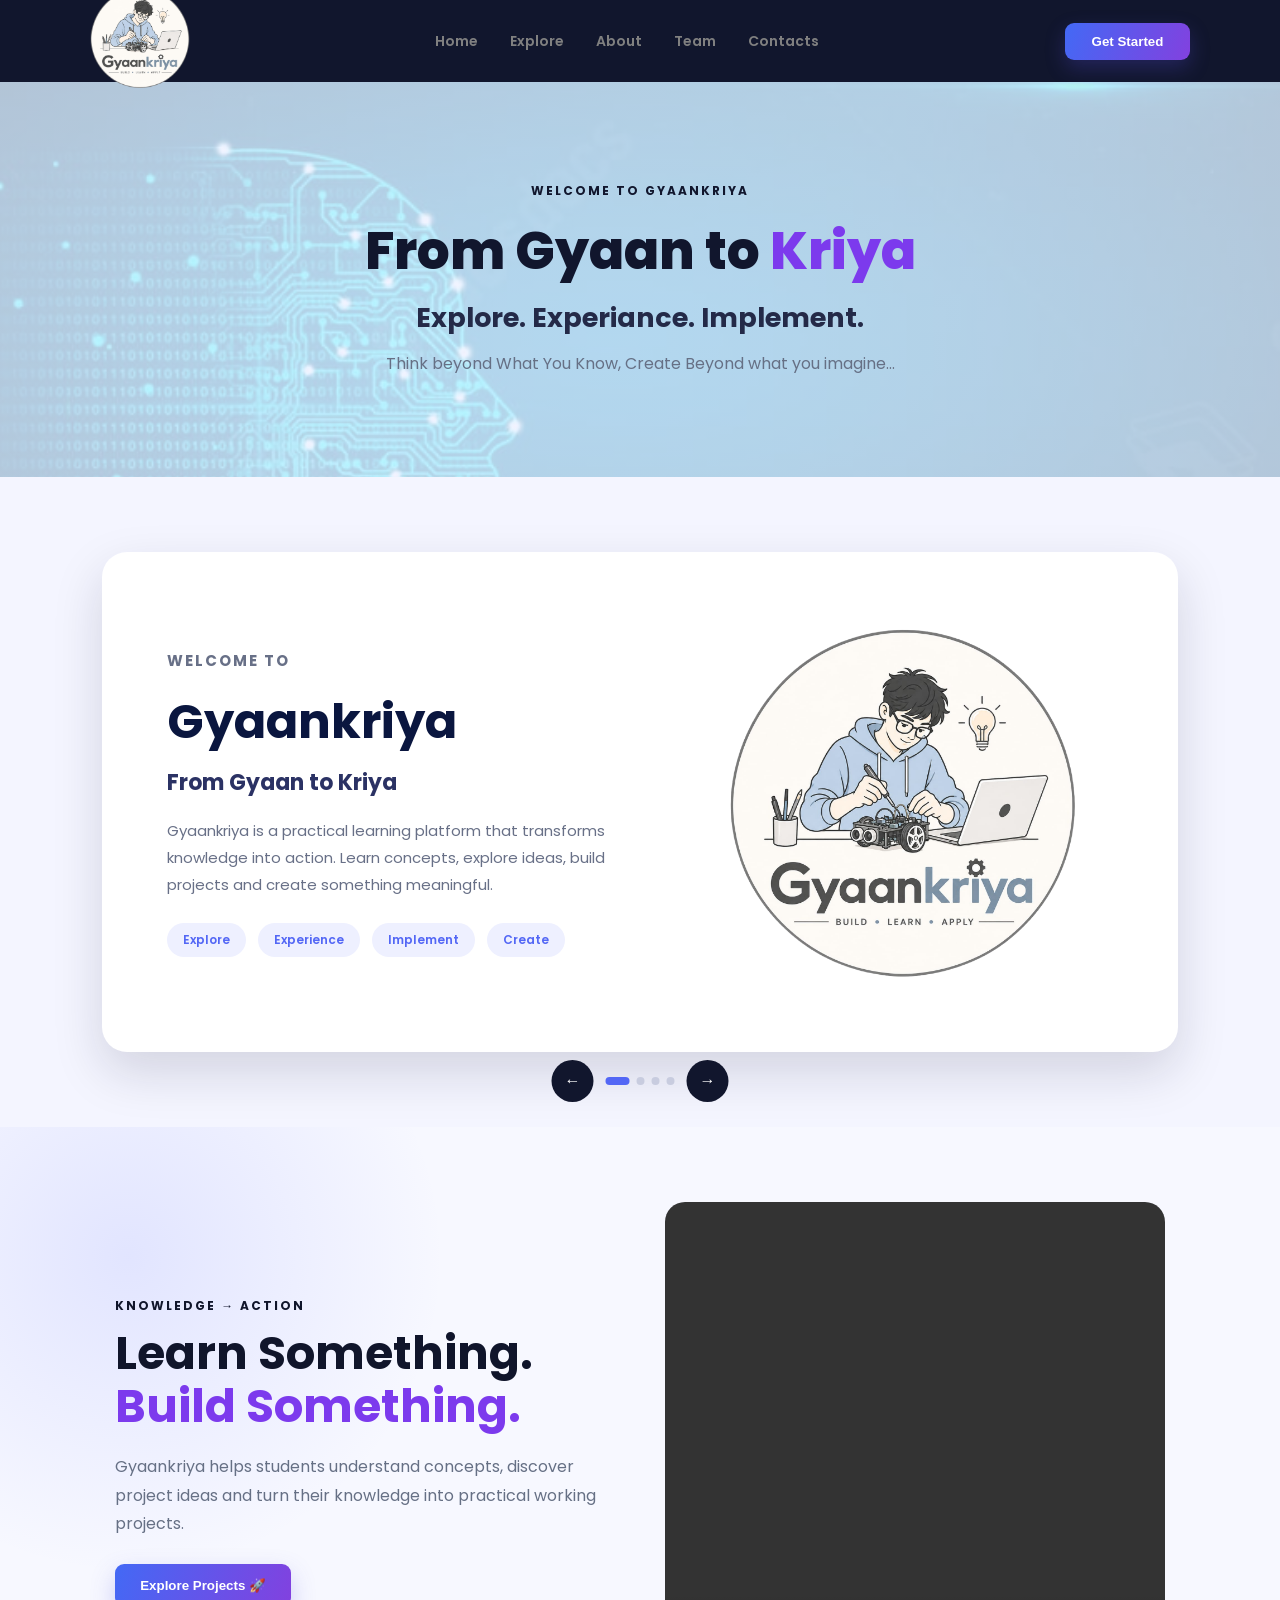
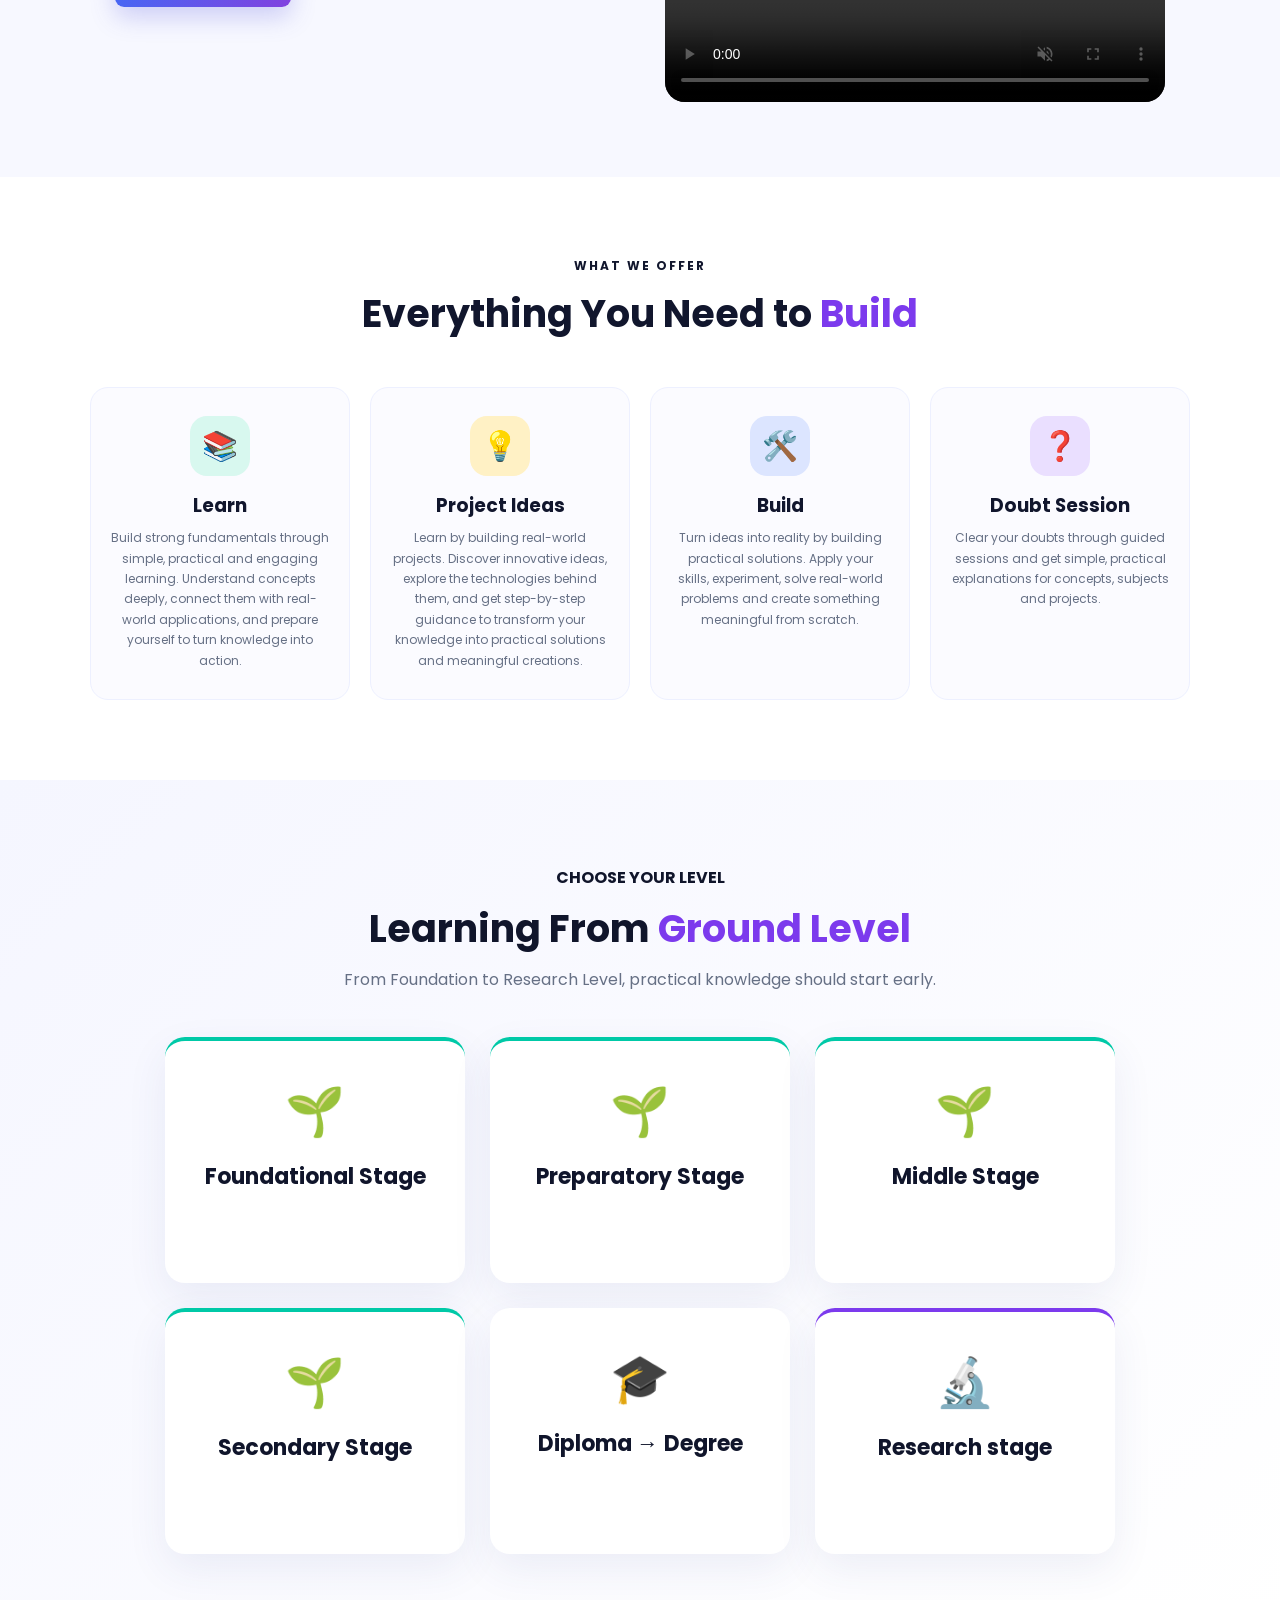
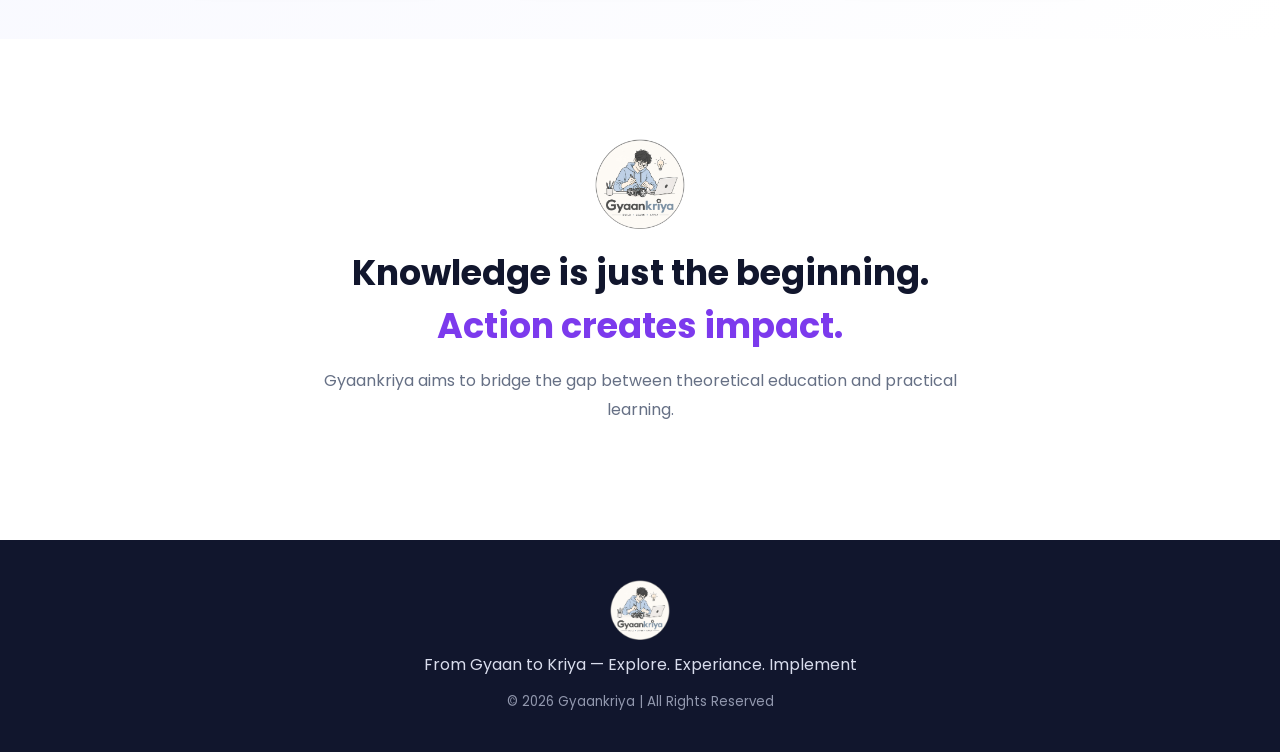
==== index.html @ 8ebad01c "Rename gyankriya.html to index.html" ====
<!DOCTYPE html>
<html lang="en">

<head>

    <meta charset="UTF-8">

    <meta name="viewport"
          content="width=device-width, initial-scale=1.0">
    <title>Gyaankriya | From Gyaan to Kriya</title>
    <!-- Google Font -->
    <link rel="preconnect"
          href="https://fonts.googleapis.com">
    <link rel="preconnect"
          href="https://fonts.gstatic.com"
          crossorigin>
    <link href="https://fonts.googleapis.com/css2?family=Poppins:wght@400;500;600;700;800&display=swap"
          rel="stylesheet">
    <!-- CSS -->
    <link rel="stylesheet" href="gyankriya.css">
    
</head>

<body>

<!-- NAVBAR -->

<header class="navbar">

    <!-- LOGO -->

    <div class="logo">
        <img src="Remove background project - 17 August 2026 at 15.01.34.png"
             alt="Gyaankriya Logo">
    </div>

    <!-- NAVIGATION -->

    <nav>
        <a href="Home.html"class="active"> Home</a>
        <a href="Explore.html"class="active">Explore</a>
        <a href="About.html"class="active">About</a>
        <a href="Team.html"class="active">Team</a>
        <a href="Contact.html"class="active">Contacts</a>
    </nav>

    <!-- LOGIN -->

    <button class="get-started" id="getStartedBtn">
    Get Started
    </button>
</header>

<!--MAIN HOME-->

<main id="home">


<!-- SLOGAN SECTION -->

<section class="slogan-section">
    <p class="top-label">
        WELCOME TO GYAANKRIYA
    </p>
    <h1>
        From <span>Gyaan</span>
        to
        <span>Kriya</span>
    </h1>
    <h2>
        Explore. Experiance. Implement.
    </h2>
    <p class="slogan-text">
       Think beyond What You Know,
       Create Beyond what you imagine...
    </p>
</section>

<!-- =================================================
     GYAANKRIYA BOOK / STORY
================================================= -->

<section class="story-section">

    <div class="story-book">

        <!-- ================= PAGE 1 ================= -->

        <div class="story-slide active">

            <div class="story-content">

                <p class="story-label">
                    WELCOME TO
                </p>

                <h2>
                    Gyaankriya
                </h2>

                <h3>
                    From Gyaan to Kriya
                </h3>

                <p>
                    Gyaankriya is a practical learning platform
                    that transforms knowledge into action.
                    Learn concepts, explore ideas, build projects
                    and create something meaningful.
                </p>

                <div class="story-points">
                    <span>Explore</span>
                    <span>Experience</span>
                    <span>Implement</span>
                    <span>Create</span>
                </div>

            </div>

            <div class="story-image">

                <img
                    src="Remove background project - 17 August 2026 at 15.01.34.png"
                    alt="Gyaankriya App"
                >

            </div>

        </div>


        <!-- ================= PAGE 2 ================= -->

        <div class="story-slide vision-slide">

            <div class="story-image vision-image">

                <img
                    src="myprofile.jpeg"
                    alt="Founder of Gyaankriya"
                >

            </div>

            <div class="story-content">

                <p class="story-label">
                   
                </p>
                <h3> Founder of GyaanKriya <br>Maithili Paytade</h3>

                <h2>
                    
                    My Vision
                </h2>
           
                <h3>
                    Learning should become action.
                </h3>

                <p>
                    My vision behind Gyaankriya is to create a
                    learning platform where students don't just
                    study concepts, but understand them,
                    experiment with them and turn their knowledge
                    into real projects.
                </p>

                <p class="vision-quote">
                    "Knowledge becomes meaningful when we
                    apply it in the real world."
                </p>

            </div>

        </div>


        <!-- ================= PAGE 3 ================= -->

        <div class="story-slide students-slide">

            <div class="story-content">

                <p class="story-label">
                    STUDENT JOURNEY
                </p>

                <h2>
                    What Students Say
                </h2>

                <p>
                    Our goal is to make learning practical,
                    interesting and useful for every student.
                </p>

            </div>


            <div class="student-grid">

                <!-- Student 1 -->

                <div class="student-card">

                    <img
                        src="blog-33-1-1.jpg.jpeg"
                        alt="Student"
                    >

                    <h4>
                        Student 1
                    </h4>

                    <p>
                        "Gyaankriya helped me understand concepts
                        in a simple and practical way."
                    </p>

                </div>


                <!-- Student 2 -->

                <div class="student-card">

                    <img
                        src="1-660x400@2x.jpg.jpeg"
                        alt="Student"
                    >

                    <h4>
                        Student 2
                    </h4>

                    <p>
                        "I learned how to turn my ideas into
                        practical projects."
                    </p>

                </div>


                <!-- Student 3 -->

                <div class="student-card">

                    <img
                        src="PBL-students.jpg.jpeg"
                        alt="Student"
                    >

                    <h4>
                        Student 3
                    </h4>

                    <p>
                        "The learning journey became more
                        interesting and interactive."
                    </p>

                </div>

            </div>

        </div>


        <!-- ================= PAGE 4 ================= -->

       <div class="story-slide thank-you-slide"> 
        <div class="story-image"> 
            <img src="tq.jpeg" alt="Thank You" > 
        </div> <a href="Explore.html" class="visit-btn"> Visit Again → </a> 
        </div>

    </div>


    <!-- ================= NAVIGATION ================= -->

    <div class="story-navigation">

        <button id="prevStory">
            ←
        </button>

        <div class="story-dots">

            <span class="story-dot active"></span>

            <span class="story-dot"></span>

            <span class="story-dot"></span>

            <span class="story-dot"></span>

        </div>

        <button id="nextStory">
            →
        </button>

    </div>

</section>


<!-- MAIN PROJECT SECTION -->
<section class="project-intro"
         id="projects">
    <div class="project-content">
        <p class="small-heading">
            KNOWLEDGE → ACTION
        </p>
        <h2>
            Learn Something.
            <br>
            <span>Build Something.</span>
        </h2>
        <p>
            Gyaankriya helps students understand concepts,
            discover project ideas and turn their knowledge
            into practical working projects.
        </p>
        <button class="explore-btn"
                id="exploreButton">
            Explore Projects 🚀
        </button>
    </div>

    <!-- IMAGE -->
    <div class="project-image">
    <video autoplay muted loop controls playsinline>
        <source src="sarthak.mp4" type="video/mp4">
        Your browser does not support the video tag.
    </video>
</div>
    
</section>

<!-- WHAT WE OFFER-->

<section class="offer-section"
         id="learn">


    <div class="section-heading">
        <p>
            WHAT WE OFFER
        </p>
        <h2>
            Everything You Need
            to <span>Build</span>
        </h2>

    </div>
    <div class="offer-container">
        <!-- LEARN -->
        <div class="offer-card">
            <div class="offer-icon green">
                📚
            </div>
            <h3>
                Learn
            </h3>
            <p>
                Build strong fundamentals through simple, practical and
    engaging learning. Understand concepts deeply, connect them
    with real-world applications, and prepare yourself to turn
    knowledge into action.
            </p>
        </div>

        <!-- PROJECT -->

        <div class="offer-card">
            <div class="offer-icon yellow">
                💡
            </div>
            <h3>
                Project Ideas
            </h3>
            <p>
                Learn by building real-world projects. Discover innovative
    ideas, explore the technologies behind them, and get
    step-by-step guidance to transform your knowledge into
    practical solutions and meaningful creations.
            </p>
        </div>

        <!-- BUILD -->

        <div class="offer-card">
            <div class="offer-icon blue">
                🛠️
            </div>
            <h3>
                Build
            </h3>
            <p>
                 Turn ideas into reality by building practical solutions.
    Apply your skills, experiment, solve real-world problems and
    create something meaningful from scratch.
            </p>
        </div>

        <!-- Doubt Solver-->

        <div class="offer-card">
            <div class="offer-icon purple">
                ❓
            </div>
             <h3>
                 Doubt Session
              </h3>

               <p>
                 Clear your doubts through guided sessions and get
        simple, practical explanations for concepts, subjects
        and projects.
                </p>

</div>
    </div>
</section>

<!--EDUCATION LEVEL -->

<section class="education-section">
    <div class="section-heading">
        <h4>
            CHOOSE YOUR LEVEL
        </h4>
        <h2>
            Learning From
            <span>Ground Level</span>
        </h2>
        <p class="description">
            From Foundation to Research Level,
            practical knowledge should start early.
        </p>
    </div>
    <div class="education-container">

        <!-- SCHOOL -->

        <div class="education-card school">
            <div class="education-icon">
                🌱
            </div>
            
            <h3>
                Foundational Stage
            </h3>
            <button>
                Explore
            </button>
        </div>


        <div class="education-card school">
            <div class="education-icon">
                🌱
            </div>
        
            <h3>
               Preparatory Stage
            </h3>
            <button>
                Explore
            </button>
        </div>

        <div class="education-card school">
            <div class="education-icon">
                🌱
            </div>
            
            <h3>
                Middle Stage
            </h3>
            <button>
                Explore
            </button>
        </div>

        <div class="education-card school">
            <div class="education-icon">
                🌱
            </div>
            
            <h3>
                Secondary Stage
            </h3>
            <button>
                Explore
            </button>
        </div>

        <!-- COLLEGE -->

        <div class="education-card college">
            <div class="education-icon">
                🎓
            </div>
            <h3>
                Diploma → Degree
            </h3>
            <button>
                Explore
            </button>
        </div>



        <!-- RESEARCH -->

        <div class="education-card research">
            <div class="education-icon">
                🔬
            </div>
            <h3>
                Research stage
            </h3>
        
            <button>
                Explore
            </button>
        </div>
    </div>
</section>

<!--ABOUT -->

<section class="about-section"
         id="about">
    <img src="Remove background project - 17 August 2026 at 15.01.34.png"
         alt="Gyaankriya Logo">
    <h2>
        Knowledge is just the beginning.
        <br>
        <span>Action creates impact.</span>
    </h2>
    <p>
        Gyaankriya aims to bridge the gap between
        theoretical education and practical learning.
    </p>
</section>
</main>

<!--FOOTER -->

<footer id="contact">
    <img src="Remove background project - 17 August 2026 at 15.01.34.png"
         alt="Gyaankriya Logo">
    <p>
        From Gyaan to Kriya — Explore. Experiance. Implement
    </p>
    <small>
        © 2026 Gyaankriya | All Rights Reserved
    </small>
</footer>
<script src="script.js"></script>
</body>
</html>
---- gyankriya.css ----
* {
    margin: 0;
    padding: 0;
    box-sizing: border-box;
}

html {
    scroll-behavior: smooth;
}

body {
       font-family: "Poppins", sans-serif;

    color: var(--dark);

    background: white;

   
}
/* COLORS*/

:root {
    --gray: gray;
    --purple: #7c3aed;
    --teal: #00c9a7;
    --yellow: #ffb800;
    --pink: #ff4d84;
    --dark: #10152b;
    --gray: #667085;
}


/* NAVBAR */

.navbar {

    height: 82px;

    padding: 0 7%;

    display: flex;

    align-items: center;

    justify-content: space-between;

    background: #11162d;

    position: sticky;

    top: 0;

    z-index: 1000;

}
/* LOGO */
.logo img {
    width: 100px;
    height: 120px;
    object-fit: contain;
}
/* NAV LINKS */
nav {
    display: flex;
    gap: 32px;
}
nav a {
    text-decoration: none;
    color:whitesmoke;
    font-size: 14px;
    font-weight: 500;
    transition: 0.3s;
}
nav a.active {
    color:gray;
    font-weight: 600;
}
/* LOGIN */
.get-started {
    border: none;
    padding: 11px 27px;
    border-radius: 9px;
    color: white;
    font-weight: 600;
    cursor: pointer;
    background:
        linear-gradient(
            110deg,
            #4369f5,
            #8241df
        );
    box-shadow:
        0 8px 20px
        rgba(91,80,230,0.25);
}

/* SLOGAN */
.slogan-section {
    padding: 70px 7% 45px;
    text-align: center;
    background:
        radial-gradient(
            circle at 20% 30%,
            rgba(95,111,255,0.15),
            transparent 25%
        ),
        radial-gradient(
            circle at 80% 70%,
            rgba(255,77,132,0.12),
            transparent 25%
        ),
        #f9faff;
         text-align: center;
    padding: 100px 20px;
    font-family: 'Poppins', sans-serif;

    
    font-family: 'Poppins', sans-serif;

    background:
        linear-gradient(
            rgba(238, 240, 255, 0.75),
            rgba(238, 240, 255, 0.75)
        ),
        url("back2.jpeg");

    background-size: cover;
    background-position: center;
    background-attachment: fixed;
    background-repeat: no-repeat;

    color: #11162d;
}




.top-label {
    color: var(--blue);
    font-size: 12px;
    font-weight: 700;
    letter-spacing: 2px;
}

.slogan-section h1 {
    margin-top: 12px;
    font-size: 52px;
    font-weight: 800;
}


.slogan-section h1 span:first-child {
    color: var(--blue);
}

.slogan-section h1 span:last-child {
    color: var(--purple);
}

.slogan-section h2 {
    margin-top: 8px;
    font-size: 27px;
    color: #242a48;
}

.slogan-text {
    max-width: 650px;
    margin: 12px auto 0;
    color: var(--gray);
    line-height: 1.7;
}



/* FOUNDERS */

.founders {

    padding: 55px 7% 75px;

    text-align: center;

    background: white;

}


.founder-label {

    color: var(--purple);

    font-size: 12px;

    font-weight: 700;

    letter-spacing: 2px;

}


.founders h2 {

    margin-top: 8px;

    font-size: 34px;

}


.founders h2 span {

    color: var(--blue);

}


.founder-description {

    margin-top: 8px;

    color: var(--gray);

    font-size: 14px;

}



/* FOUNDERS ROW */

.founder-container {

    max-width: 1050px;

    margin: 40px auto 0;

    display: flex;

    justify-content: center;

    gap: 25px;

    flex-wrap: wrap;

}



/* FOUNDER CARD */

.founder-card {

    width: 175px;

    padding: 18px 12px;

    border-radius: 20px;

    background: #ffffff;

    border: 1px solid #edf0ff;

    box-shadow:
        0 10px 30px
        rgba(50,60,140,0.08);

    transition: 0.3s;

}


.founder-card:hover {

    transform: translateY(-8px);

    box-shadow:
        0 20px 45px
        rgba(70,75,160,0.15);

}



/* FOUNDER IMAGE */

.founder-image {

    width: 115px;

    height: 115px;

    margin: auto;

    border-radius: 50%;

    overflow: hidden;

    border: 4px solid #eef0ff;

    background:
        linear-gradient(
            135deg,
            #dfe5ff,
            #f4dcff
        );

}


.founder-image img {

    width: 100%;

    height: 100%;

    object-fit: cover;

}


.founder-card h3 {

    margin-top: 12px;

    font-size: 15px;

}


.founder-card p {

    margin-top: 3px;

    color: var(--gray);

    font-size: 11px;

}



/* =================================================
   PROJECT INTRO
================================================= */

.project-intro {

    min-height: 500px;

    padding: 75px 9%;

    display: grid;

    grid-template-columns: 1fr 1fr;

    align-items: center;

    gap: 60px;

    background:

        radial-gradient(
            circle at 10% 20%,
            rgba(95,111,255,0.14),
            transparent 25%
        ),

        #f7f8ff;

}


.small-heading {

    color: var(--blue);

    font-size: 12px;

    font-weight: 700;

    letter-spacing: 2px;

}


.project-content h2 {

    margin-top: 12px;

    font-size: 46px;

    line-height: 1.15;

}


.project-content h2 span {

    color: var(--purple);

}


.project-content > p:not(.small-heading) {

    margin-top: 20px;

    max-width: 560px;

    color: var(--gray);

    line-height: 1.8;

}


.explore-btn {

    margin-top: 25px;

    padding: 14px 25px;

    border: none;

    border-radius: 9px;

    color: white;

    font-weight: 600;

    background:
        linear-gradient(
            110deg,
            #4369f5,
            #8241df
        );

    cursor: pointer;

    box-shadow:
        0 10px 25px
        rgba(80,80,220,0.25);

}



/* PROJECT IMAGE */

.project-image video {
    width: 500px;
    height: 500px;
    display: block;
    object-fit: cover;
    border-radius: 20px;
}


/* =================================================
   OFFER SECTION
================================================= */

.offer-section {

    padding: 80px 7%;

    background: white;

    background:
        linear-gradient(
            rgba(238, 240, 255, 0.75),
            rgba(238, 240, 255, 0.75)
        ),
        url("back1.jpeg");

    background-size: cover;
    background-position: center;
    background-attachment: fixed;
    background-repeat: no-repeat;

    color: #11162d;

}


.section-heading {

    text-align: center;

}


.section-heading > p:first-child {

    color: var(--blue);

    font-size: 12px;

    font-weight: 700;

    letter-spacing: 2px;

}


.section-heading h2 {

    margin-top: 10px;

    font-size: 38px;

}


.section-heading h2 span {

    color: var(--purple);

}


.offer-container {

    max-width: 1100px;

    margin: 45px auto 0;

    display: grid;

    grid-template-columns:
        repeat(4,1fr);

    gap: 20px;

}


.offer-card {

    padding: 28px 20px;

    text-align: center;

    border-radius: 18px;

    background: #fbfbff;

    border: 1px solid #edf0ff;

    transition: 0.3s;

}


.offer-card:hover {

    transform: translateY(-7px);

}


.offer-icon {

    width: 60px;

    height: 60px;

    margin: auto;

    display: grid;

    place-items: center;

    border-radius: 17px;

    font-size: 29px;

}


.green {

    background: #d8f8ef;

}


.yellow {

    background: #fff1c5;

}


.blue {

    background: #dce5ff;

}


.purple {

    background: #eadfff;

}


.offer-card h3 {

    margin-top: 15px;

}


.offer-card p {

    margin-top: 8px;

    color: var(--gray);

    font-size: 12px;

    line-height: 1.7;

}



/* =================================================
   EDUCATION
================================================= */

.education-section {

    padding: 85px 7%;

    background:
        linear-gradient(
            135deg,
            #f5f6ff,
            #ffffff
        );

}


.section-heading .description {

    margin-top: 10px;

    color: var(--gray);

}


.education-container {

    max-width: 950px;

    margin: 45px auto 0;

    display: grid;

    grid-template-columns:
        repeat(3,1fr);

    gap: 25px;

}


.education-card {

    padding: 35px 20px;

    text-align: center;

    background: white;

    border-radius: 20px;

    box-shadow:
        0 15px 40px
        rgba(50,60,140,0.08);

    transition: 0.3s;

}


.education-card:hover {

    transform: translateY(-8px);

}


.education-icon {

    font-size: 48px;

}


.education-card h3 {

    margin-top: 12px;

    font-size: 22px;

}


.education-card p {

    margin-top: 5px;

    color: var(--gray);

}


.education-card button {

    margin-top: 20px;

    padding: 10px 20px;

    border: none;

    border-radius: 8px;

    background: var(--blue);

    color: white;

    cursor: pointer;

}


.school {

    border-top: 4px solid var(--teal);

}


.college {

    border-top: 4px solid var(--blue);

}


.research {

    border-top: 4px solid var(--purple);

}



/* =================================================
   ABOUT
================================================= */

.about-section {

    padding: 100px 10%;

    text-align: center;

    background: white;
    font-family: 'Poppins', sans-serif;
    background:
        linear-gradient(
            rgba(238, 240, 255, 0.75),
            rgba(238, 240, 255, 0.75)
        ),
        url("back3.jpeg");
        

    background-size: cover;
    background-position: center;
    background-attachment: fixed;
    background-repeat: no-repeat;

    color: #11162d;

}


.about-section img {

    width: 145px;

    height: 90px;

    object-fit: contain;

}


.about-section h2 {

    margin-top: 10px;

    font-size: 35px;

}


.about-section h2 span {

    color: var(--purple);

}


.about-section p {

    max-width: 650px;

    margin: 15px auto;

    color: var(--gray);

    line-height: 1.8;

}



/* =================================================
   FOOTER
================================================= */

footer {

    padding: 40px;

    text-align: center;

    background: #11162d;

    color: white;

}


footer img {

    width: 145px;

    height: 60px;

    object-fit: contain;

}


footer p {

    margin-top: 5px;

    color: #d9dded;

}


footer small {

    display: block;

    margin-top: 15px;

    color: #9298ae;

}



/* =================================================
   RESPONSIVE
================================================= */

@media(max-width: 900px) {

    nav {

        gap: 15px;

    }


    .project-intro {

        grid-template-columns: 1fr;

        text-align: center;

    }


    .project-content > p:not(.small-heading) {

        margin-left: auto;

        margin-right: auto;

    }


    .offer-container {

        grid-template-columns:
            repeat(2,1fr);

    }


    .education-container {

        grid-template-columns: 1fr;

        max-width: 450px;

    }

}


@media(max-width: 650px) {

    .navbar {

        padding: 0 4%;

    }


    nav {

        display: none;

    }


    .login-btn {

        padding: 9px 16px;

    }


    .slogan-section h1 {

        font-size: 38px;

    }


    .slogan-section h2 {

        font-size: 22px;

    }


    .founders h2 {

        font-size: 28px;

    }


    .founder-card {

        width: 145px;

    }


    .founder-image {

        width: 95px;

        height: 95px;

    }


    .project-content h2 {

        font-size: 35px;

    }


    .offer-container {

        grid-template-columns: 1fr;

    }

}


/* =================================================
   GYAANKRIYA STORY / BOOK
================================================= */

.story-section {
    position: relative;

    width: 100%;
    min-height: 650px;

    padding: 70px 8%;

    background: #f4f5ff;

    display: flex;
    align-items: center;
    justify-content: center;

    overflow: hidden;
}


/* Book */

.story-book {
    position: relative;

    width: 100%;
    max-width: 1100px;

    min-height: 500px;

    background: white;

    border-radius: 25px;

    box-shadow:
        0 20px 50px rgba(17, 22, 45, 0.15);

    overflow: hidden;
}


/* Individual Page */

.story-slide {
    width: 100%;
    min-height: 500px;

    padding: 55px 65px;

    display: none;

    align-items: center;
    justify-content: space-between;

    gap: 50px;
}


/* Only active page visible */

.story-slide.active {
    display: flex;
}


/* Text */

.story-content {
    flex: 1;
     color:#10152b;
     max-width:520px;
}


.story-label {
    color: #699dd8;

    font-size: 12px;

    font-weight: 700;

    letter-spacing: 2px;

    margin-bottom: 12px;
}


.story-content h2 {
    font-size: 48px;

    color: #0a163f;

    margin-bottom: 8px;
}


.story-content h3 {
    font-size: 22px;

    color: #2b3264;

    margin-bottom: 18px;
}


.story-content p {
    color: #687087;

    font-size: 15px;

    line-height: 1.8;
}


/* Points */

.story-points {
    display: flex;

    gap: 12px;

    margin-top: 25px;

    flex-wrap: wrap;
}


.story-points span {
    padding: 8px 16px;

    border-radius: 20px;

    background: #eef0ff;

    color: #5367f5;

    font-size: 12px;

    font-weight: 600;
}


/* Image */

.story-image {
    flex: 1;

    max-width: 420px;

    display: flex;

    align-items: center;

    justify-content: center;
}


.story-image img {
    width: 100%;

    max-width: 380px;

    max-height: 350px;

    object-fit: contain;

    border-radius: 20px;
}


/* =================================================
   VISION PAGE
================================================= */

.vision-slide {
    background: white;
}


.vision-image img {
    width: 280px;

    height: 280px;

    object-fit: cover;

    border-radius: 50%;

    border: 8px solid #eef0ff;

    box-shadow:
        0 15px 35px rgba(83, 103, 245, 0.2);
}


.vision-quote {
    margin-top: 22px;

    padding: 18px 20px;

    border-left: 4px solid #5367f5;

    background: #f5f6ff;

    color: #4d5670;

    font-style: italic;

    line-height: 1.7;
}


/* =================================================
   STUDENTS PAGE
================================================= */

.students-slide {
    display: none;

    flex-direction: column;

    text-align: center;

    justify-content: center;
}


.students-slide.active {
    display: flex;
}


.students-slide .story-content {
    max-width: 750px;
}


.student-grid {
    width: 100%;

    display: grid;

    grid-template-columns:
        repeat(3, 1fr);

    gap: 20px;

    margin-top: 20px;
}


.student-card {
    background: #f8f9ff;

    padding: 20px;

    border-radius: 18px;

    border: 1px solid #e7e9f5;
}


.student-card img {
    width: 90px;

    height: 90px;

    object-fit: cover;

    border-radius: 50%;

    margin-bottom: 12px;
}


.student-card h4 {
    color: #11162d;

    margin-bottom: 8px;
}


.student-card p {
    font-size: 12px;

    color: #687087;

    line-height: 1.6;
}


/* =================================================
   THANK YOU PAGE
================================================= */

.thank-you-slide {
    display: none;

    text-align: center;

    align-items: center;

    justify-content: center;

    flex-direction: column;
}


.thank-you-slide.active {
    display: flex;
}


.thank-you-slide h2 {
    font-size: 50px;

    color: #11162d;

    margin-bottom: 15px;
}


.thank-you-slide h2 span {
    color: #5367f5;
}


.thank-you-slide p {
    color: #687087;

    font-size: 16px;

    margin-bottom: 25px;
}


.visit-btn {
    display: inline-block;

    padding: 12px 25px;

    border-radius: 25px;

    background:
        linear-gradient(
            100deg,
            #5367f5,
            #4a3c9b
        );

    color: white;

    text-decoration: none;

    font-weight: 600;
}


/* =================================================
   BOOK NAVIGATION
================================================= */

.story-navigation {
    position: absolute;

    bottom: 25px;

    left: 50%;

    transform: translateX(-50%);

    display: flex;

    align-items: center;

    gap: 12px;

    z-index: 10;
}


.story-navigation button {
    width: 42px;

    height: 42px;

    border: none;

    border-radius: 50%;

    background: #11162d;

    color: white;

    cursor: pointer;

    font-size: 16px;

    transition: 0.3s;
}


.story-navigation button:hover {
    background: #5367f5;

    transform: scale(1.05);
}


/* Page dots */

.story-dots {
    display: flex;

    gap: 7px;
}


.story-dot {
    width: 8px;

    height: 8px;

    border-radius: 50%;

    background: #c8ccdf;
}


.story-dot.active {
    width: 24px;

    border-radius: 10px;

    background: #5367f5;
}


/* =================================================
   RESPONSIVE
================================================= */

@media (max-width: 800px) {

    .story-section {
        padding: 50px 5%;
    }


    .story-slide {
        padding: 40px 30px;

        flex-direction: column;

        text-align: center;
    }


    .story-content {
        max-width: 100%;
    }


    .story-content h2 {
        font-size: 38px;
    }


    .story-image {
        max-width: 300px;
    }


    .student-grid {
        grid-template-columns: 1fr;
    }

}
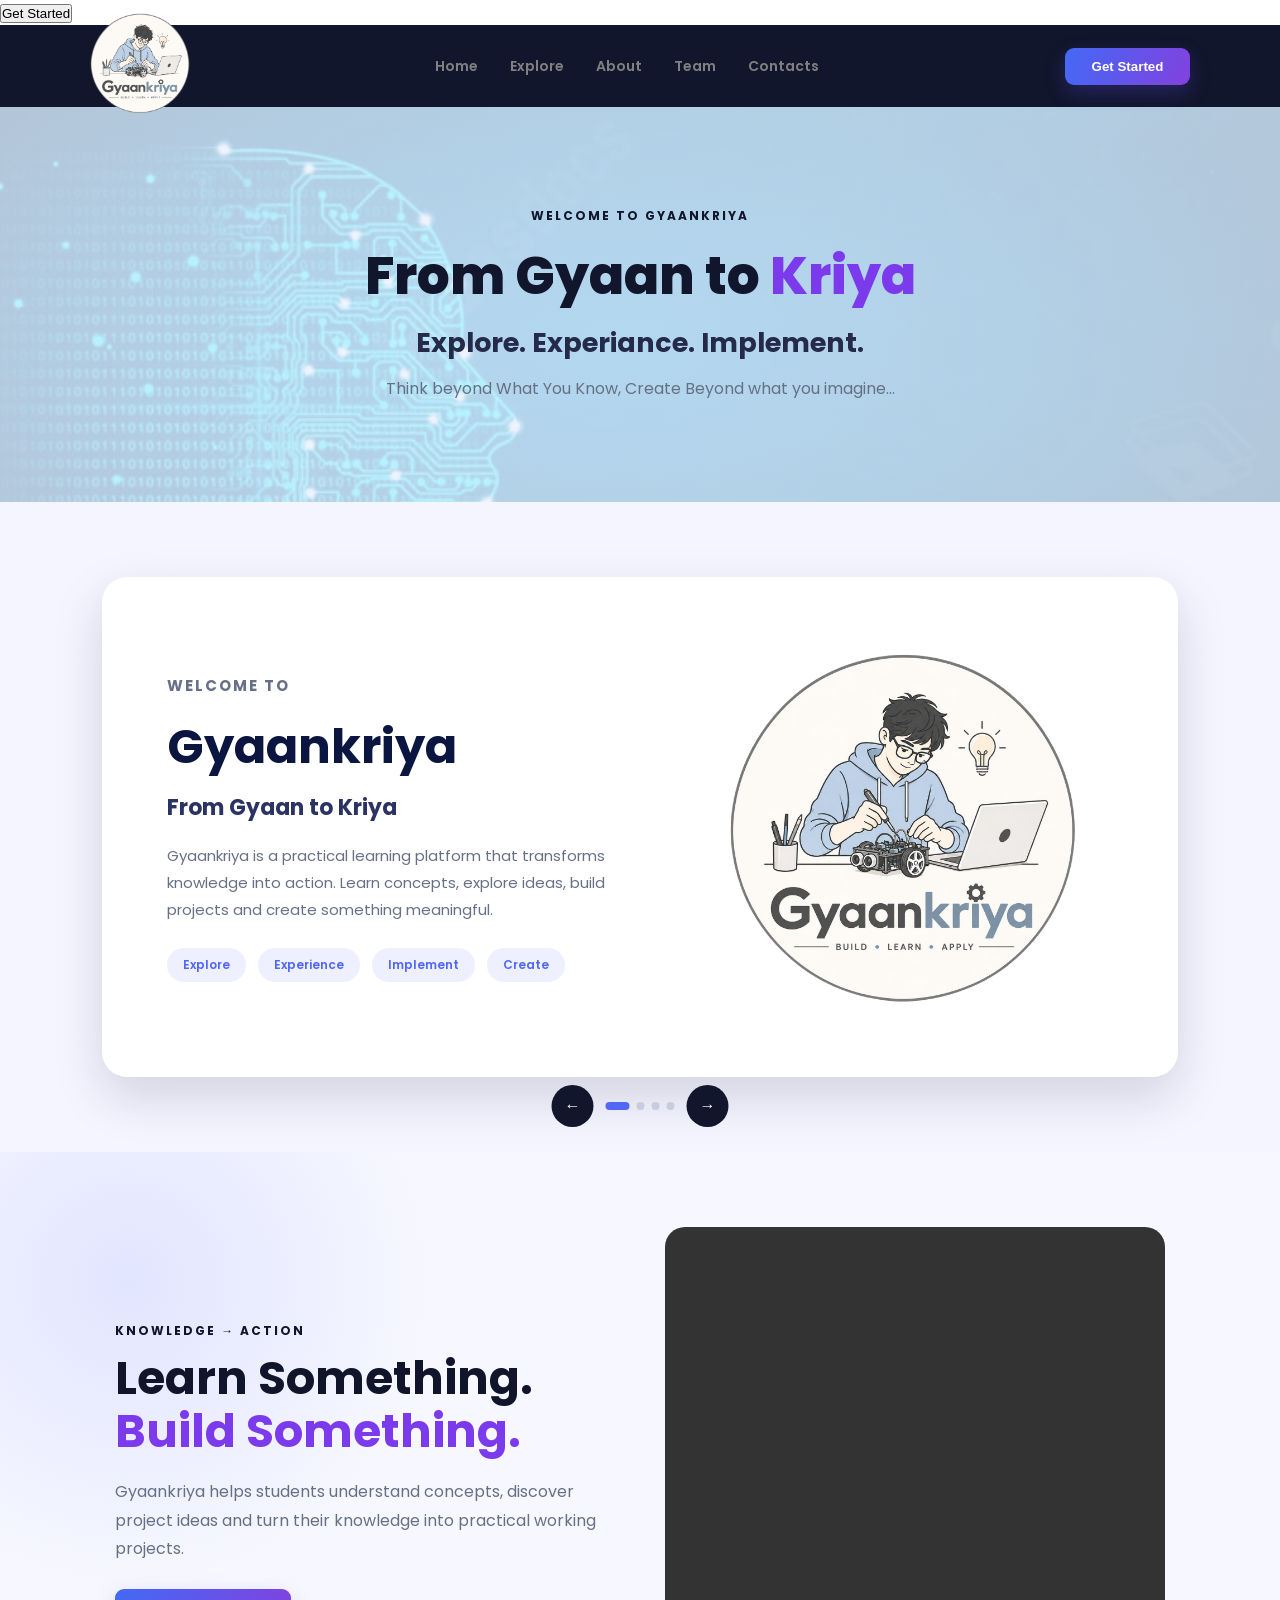
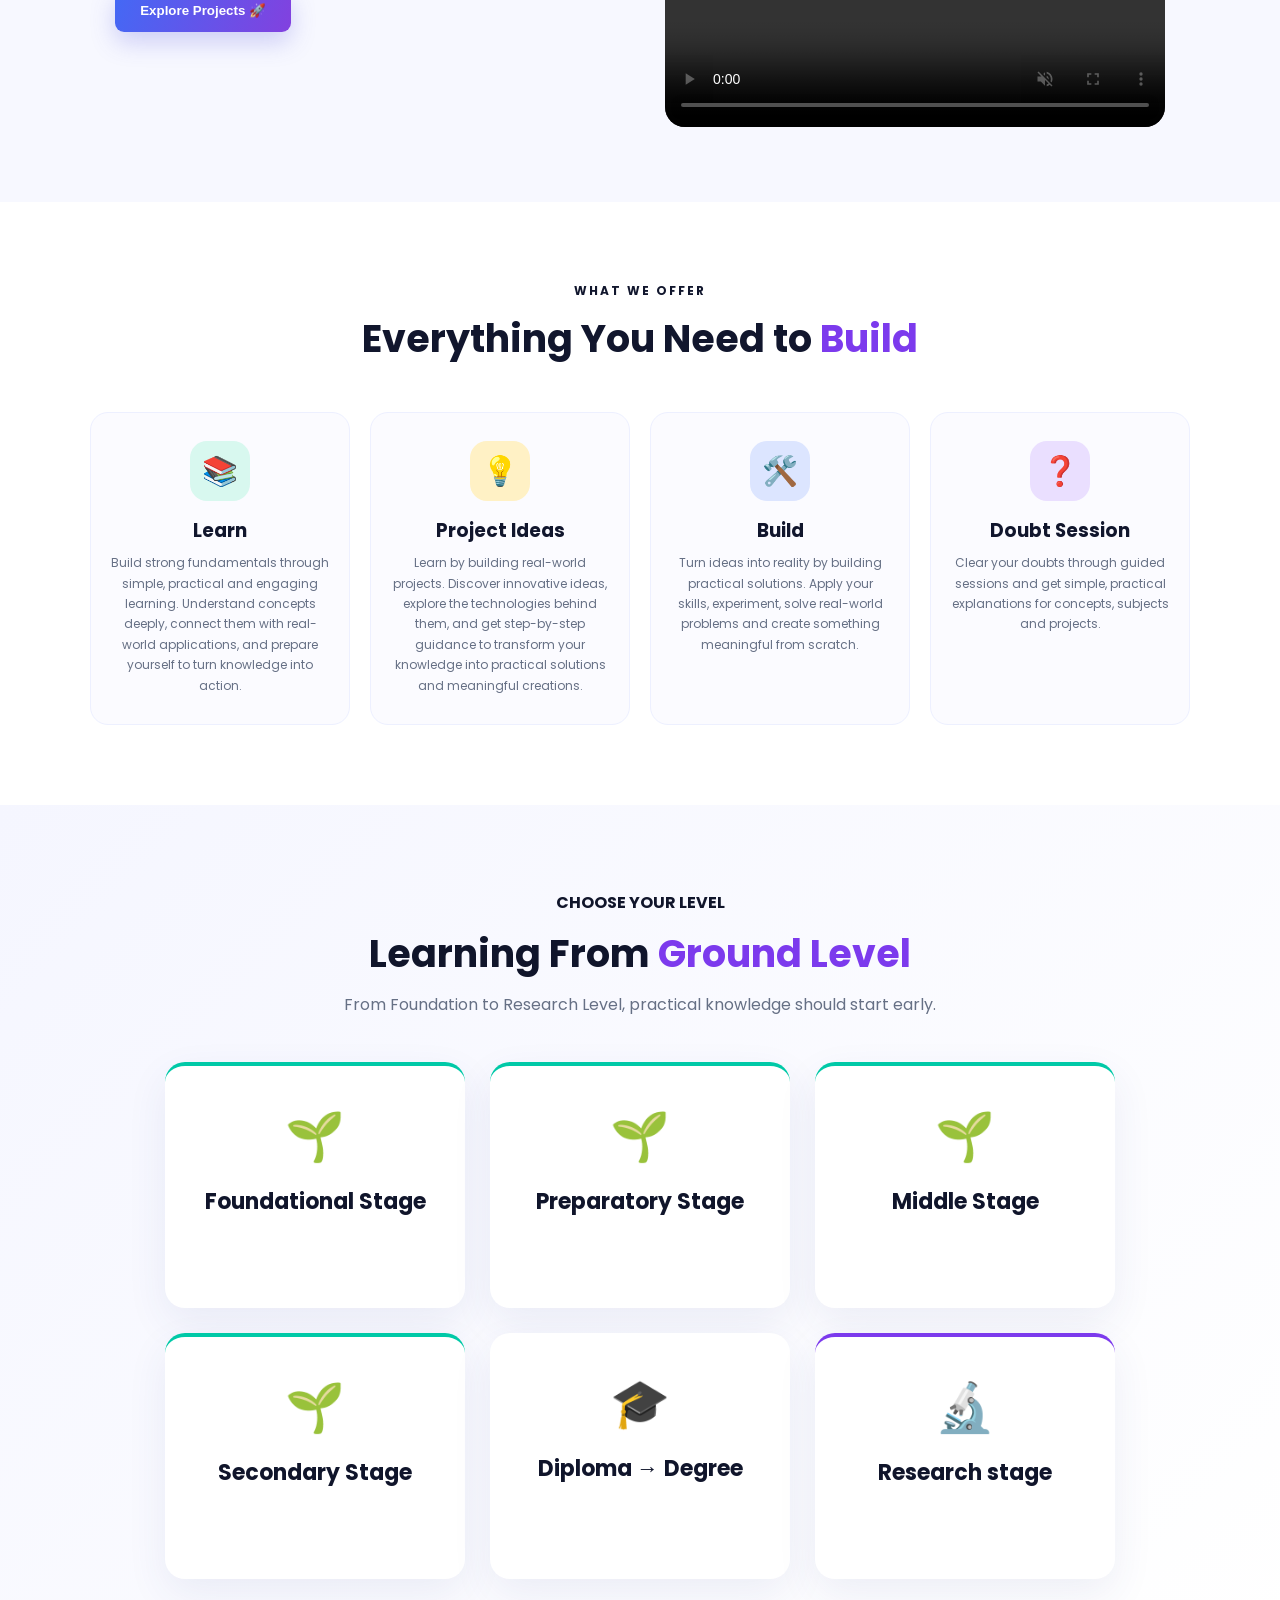
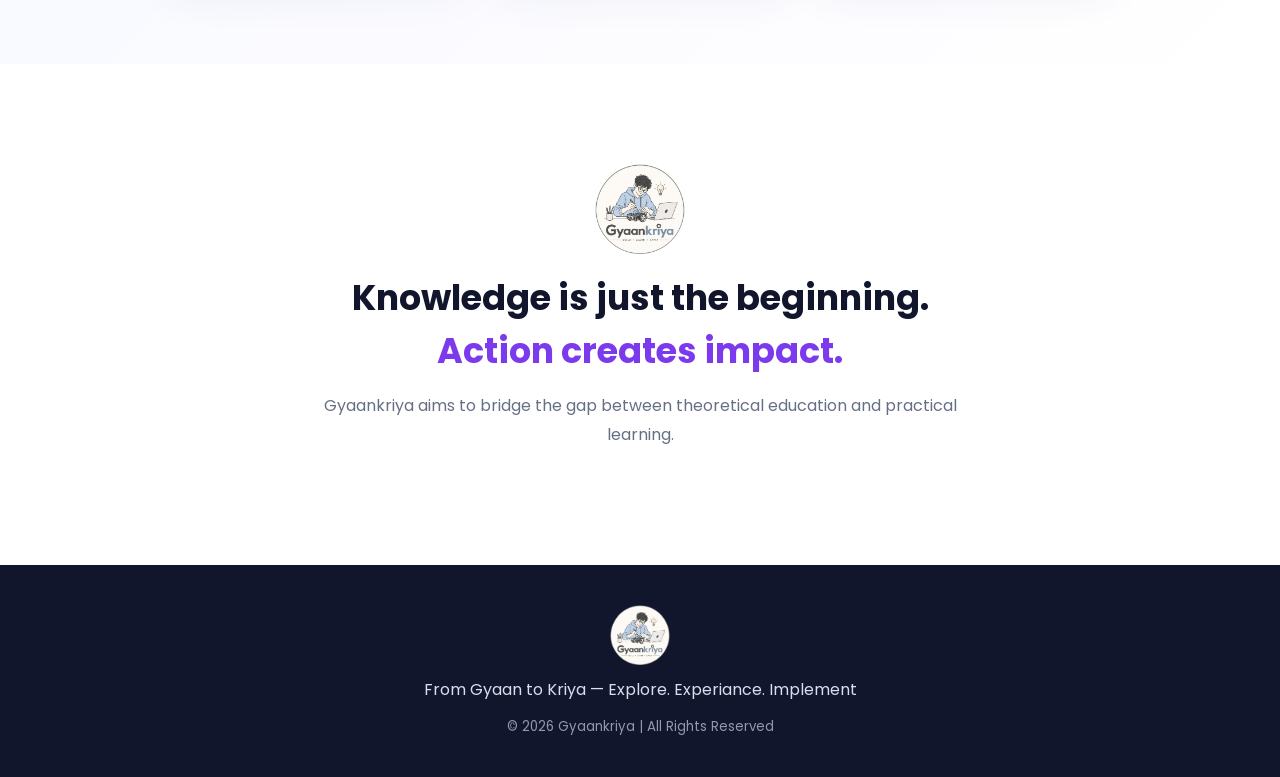
==== commit 2c7801d5: "Add favicon and update registration button Added favicon link and updated button structure for regis" ====
--- a/index.html
+++ b/index.html
@@ -8,6 +8,8 @@
     <meta name="viewport"
           content="width=device-width, initial-scale=1.0">
     <title>Gyaankriya | From Gyaan to Kriya</title>
+        <link rel="icon" type="image/png" href="Remove background project - 17 August 2026 at 15.01.34.png">
+
     <!-- Google Font -->
     <link rel="preconnect"
           href="https://fonts.googleapis.com">
@@ -22,6 +24,9 @@
 </head>
 
 <body>
+    <a href="registration.html">
+    <button>Get Started</button>
+</a>
 
 <!-- NAVBAR -->
 
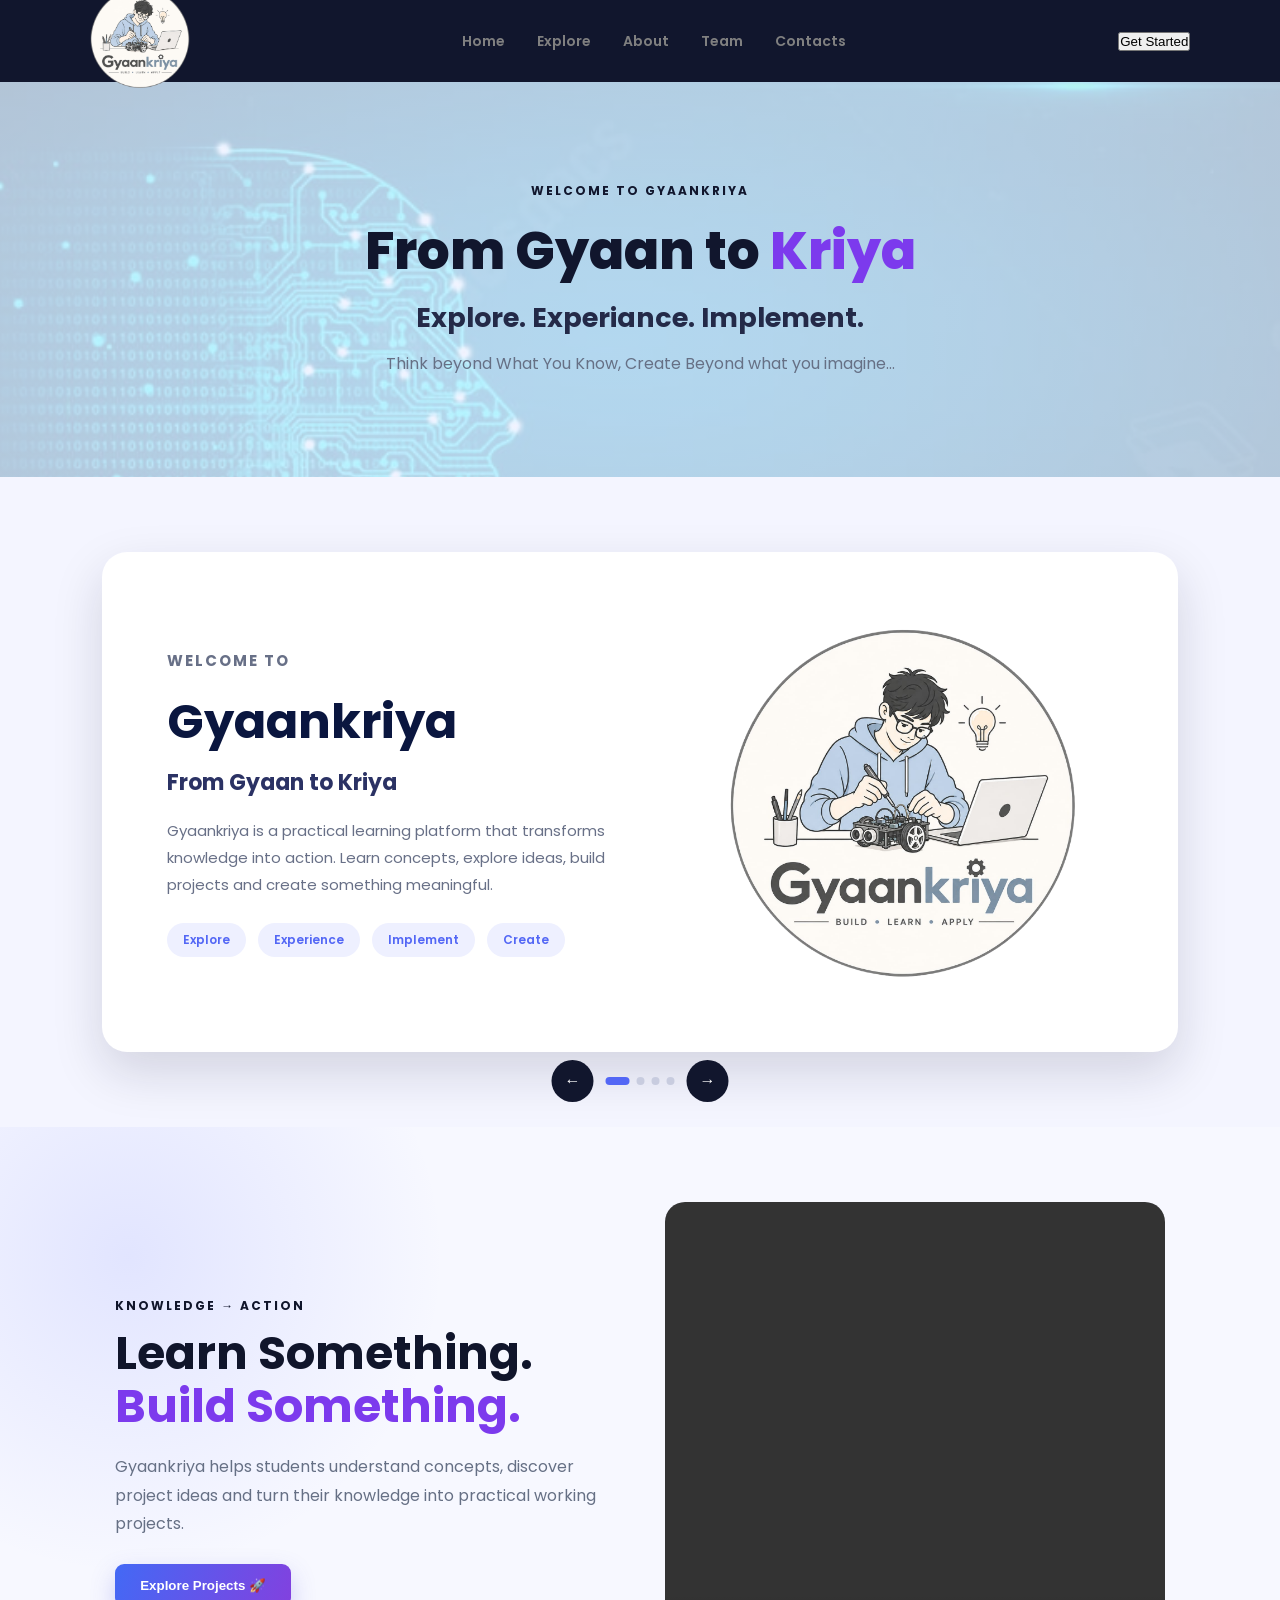
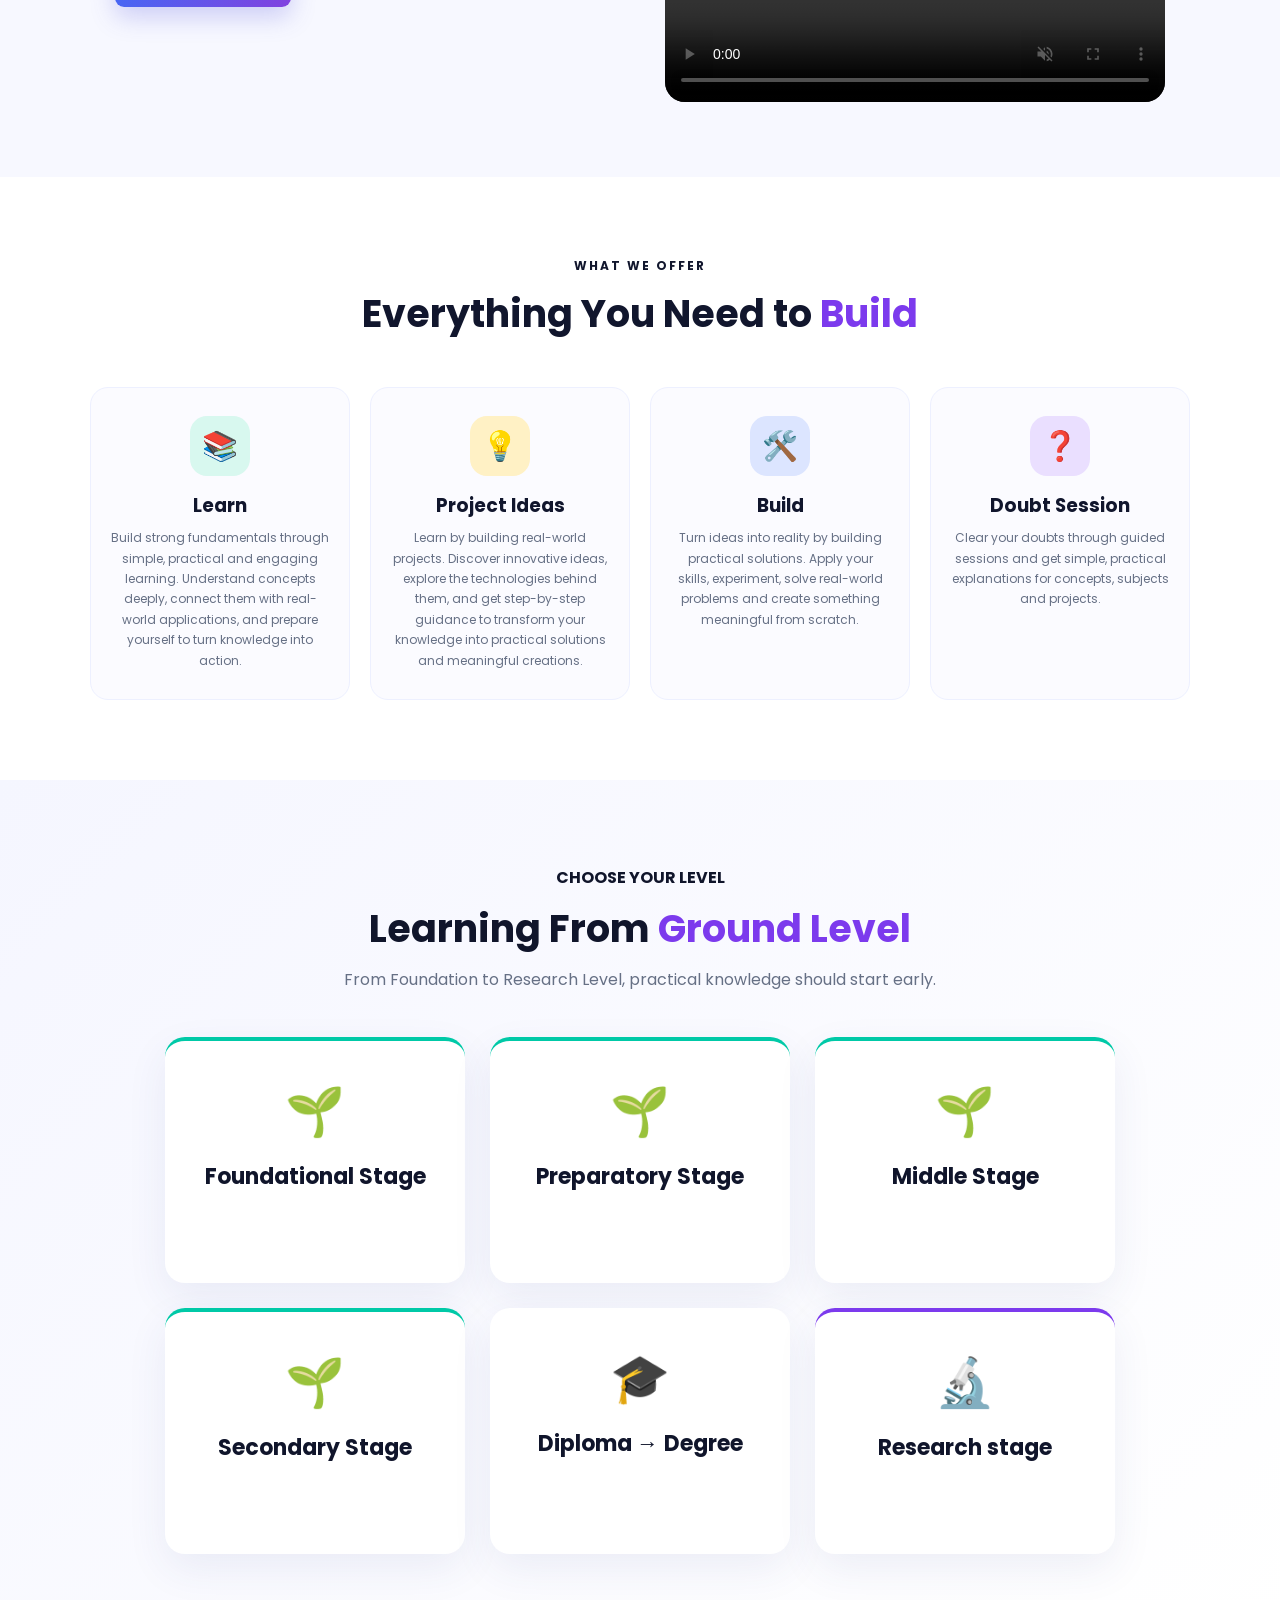
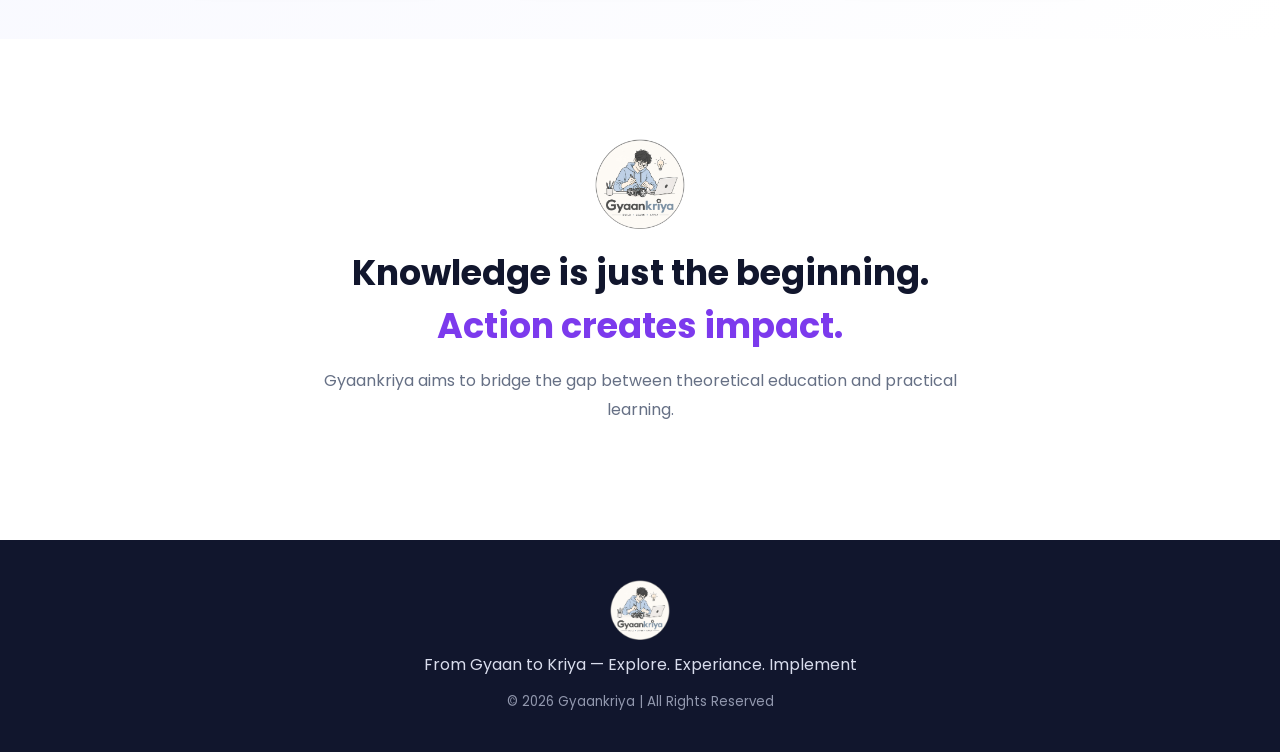
==== commit 9a9456b2: "Update index.html" ====
--- a/index.html
+++ b/index.html
@@ -24,9 +24,6 @@
 </head>
 
 <body>
-    <a href="registration.html">
-    <button>Get Started</button>
-</a>
 
 <!-- NAVBAR -->
 
@@ -51,10 +48,9 @@
 
     <!-- LOGIN -->
 
-    <button class="get-started" id="getStartedBtn">
+<button class="get-started-btn" onclick="window.location.href='registration.html'">
     Get Started
-    </button>
-</header>
+</button></header>
 
 <!--MAIN HOME-->
 
